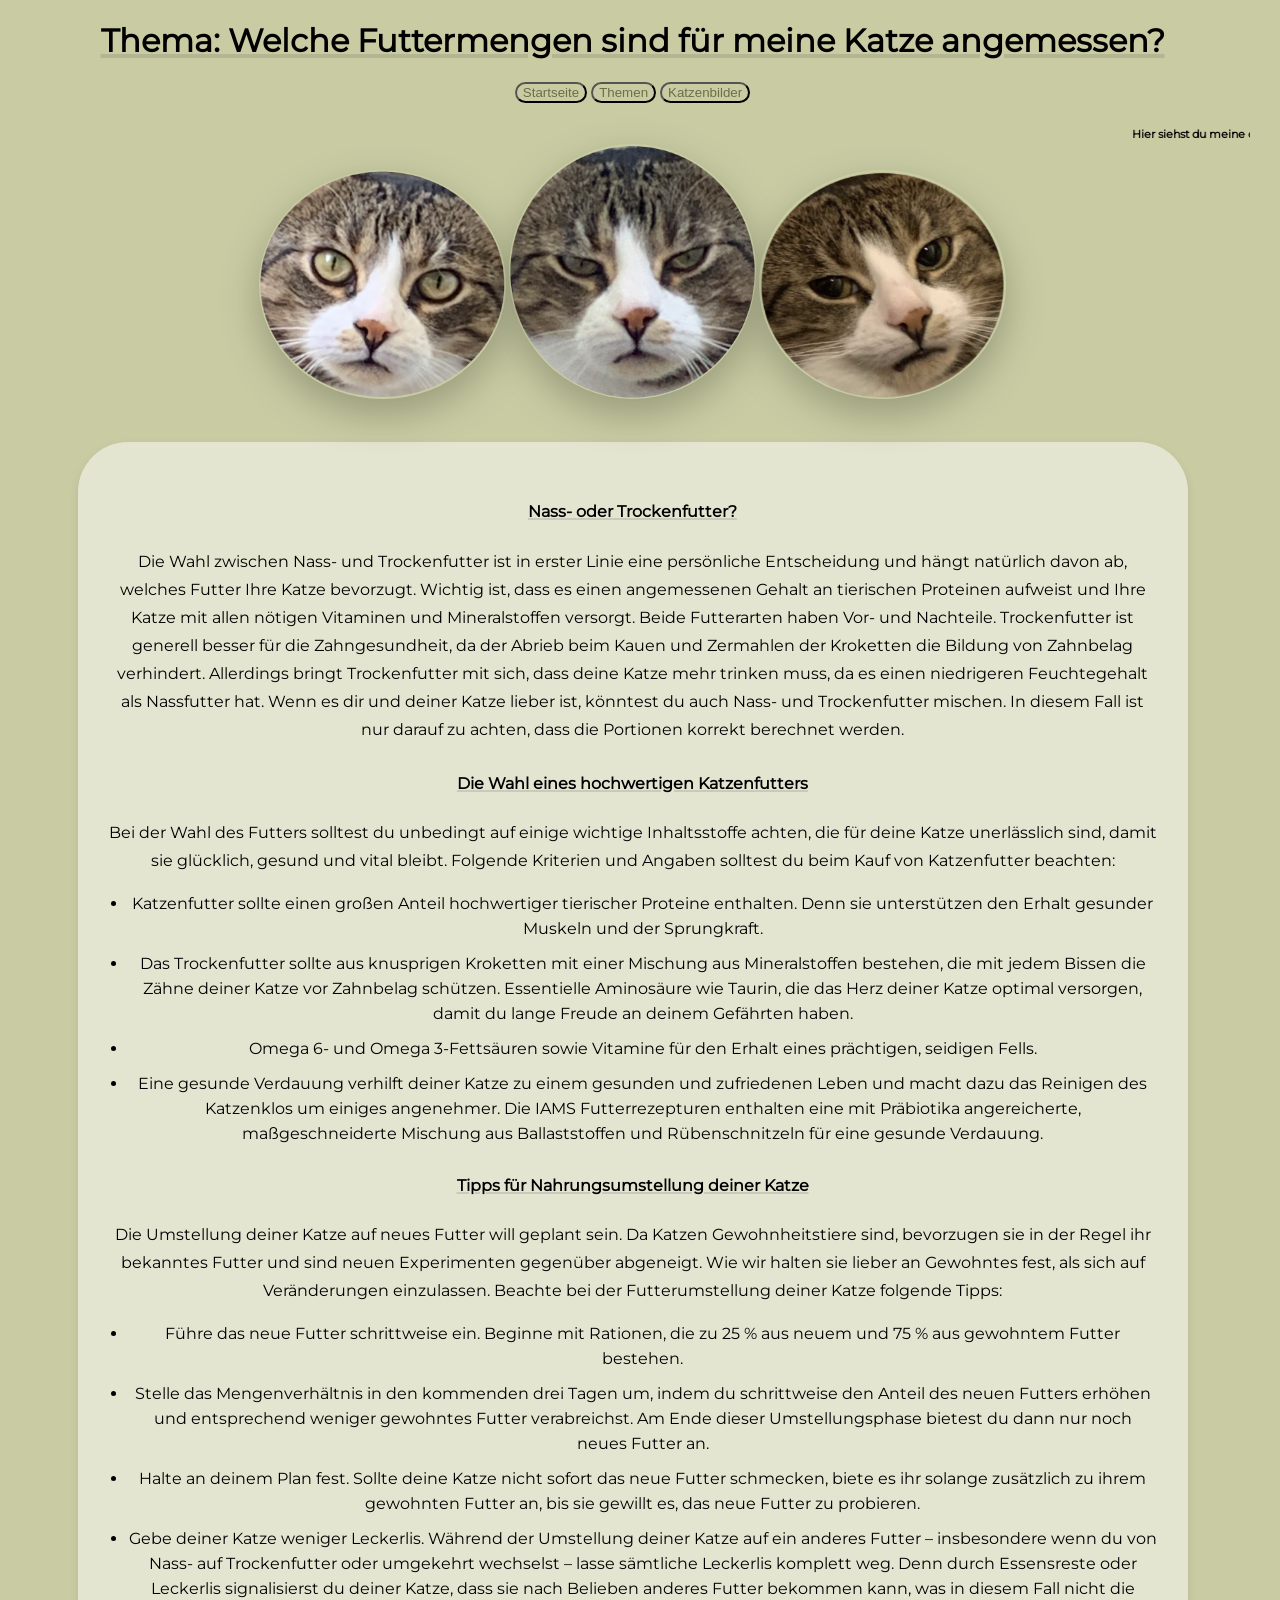
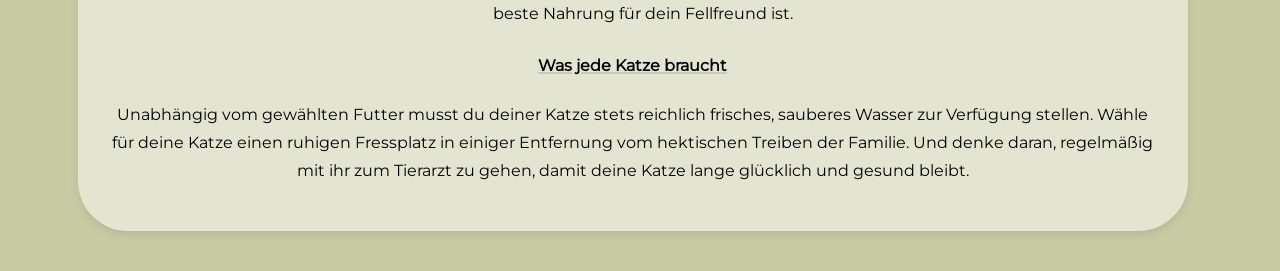
==== html/futtermengen.html @ 6d02032e "Fix HTML structure and add favicon link" ====
<!DOCTYPE html>
<html lang="de">
<head>

<link rel="stylesheet" href="../css/style.css">
<link rel="icon" href="../stuff/my_cat_circle_2.png">
<title>Welche Futtermengen sind für meine Katze angemessen?</title>
<meta charset="UTF-8" name="viewport" content="width-device-width, initial-scale=1.0">

</head>

<body>

    <header>

        <h1>Thema: Welche Futtermengen sind für meine Katze angemessen?</h1>

    </header>

    <main>

        <a href="index.html">
            <button id="button1"> Startseite </button></a>
        <a href="themen.html">
            <button id="button2"> Themen </button></a>
        <a href="katzen.html">
            <button id="button3"> Katzenbilder </button></a>

        <h6><marquee>Hier siehst du meine coole Katze.</marquee><h0>
        <img id="img3" src="../stuff/my_cat_circle_3.png" alt="my cat, just my cat." style="width:20%" style=height:20%>
        <img id="img2" src="../stuff/my_cat_circle_2.png" alt="my cat, just my cat." style="width:20%" style=height:20%>
        <img id="img1" src="../stuff/my_cat_circle.png" alt="my cat, just my cat." style="width:20%" style=height:20%>
    </main>

    <div class="container">
    <h4>Nass- oder Trockenfutter?</h4> 
    <p> Die Wahl zwischen Nass- und Trockenfutter ist in erster Linie eine persönliche Entscheidung und hängt natürlich davon ab, welches
        Futter Ihre Katze bevorzugt. Wichtig ist, dass es einen angemessenen Gehalt an tierischen Proteinen aufweist und Ihre Katze mit allen
        nötigen Vitaminen und Mineralstoffen versorgt.
        Beide Futterarten haben Vor- und Nachteile. Trockenfutter ist generell besser für die Zahngesundheit, da der Abrieb beim Kauen
        und Zermahlen der Kroketten die Bildung von Zahnbelag verhindert. Allerdings bringt Trockenfutter mit sich, dass deine Katze mehr
        trinken muss, da es einen niedrigeren Feuchtegehalt als Nassfutter hat.
        Wenn es dir und deiner Katze lieber ist, könntest du auch Nass- und Trockenfutter mischen. In diesem Fall ist nur darauf zu achten,
        dass die Portionen korrekt berechnet werden.</p>
    <h4>Die Wahl eines hochwertigen Katzenfutters</h4>
    <p> Bei der Wahl des Futters solltest du unbedingt auf einige wichtige Inhaltsstoffe achten, die für deine Katze unerlässlich sind, damit sie
        glücklich, gesund und vital bleibt.
        Folgende Kriterien und Angaben solltest du beim Kauf von Katzenfutter beachten:</p>
    <ul>
    <li>Katzenfutter sollte einen großen Anteil hochwertiger tierischer Proteine enthalten. Denn sie unterstützen den Erhalt gesunder Muskeln und der Sprungkraft.</li>
    <li>Das Trockenfutter sollte aus knusprigen Kroketten mit einer Mischung aus Mineralstoffen bestehen, die mit jedem Bissen die Zähne deiner Katze vor Zahnbelag schützen.
        Essentielle Aminosäure wie Taurin, die das Herz deiner Katze optimal versorgen, damit du lange Freude an deinem Gefährten haben.</li>
    <li>Omega 6- und Omega 3-Fettsäuren sowie Vitamine für den Erhalt eines prächtigen, seidigen Fells.</li>
    <li>Eine gesunde Verdauung verhilft deiner Katze zu einem gesunden und zufriedenen Leben und macht dazu das Reinigen des
        Katzenklos um einiges angenehmer. Die IAMS Futterrezepturen enthalten eine mit Präbiotika angereicherte, maßgeschneiderte
        Mischung aus Ballaststoffen und Rübenschnitzeln für eine gesunde Verdauung.</li>
    </ul>
    <h4>Tipps für Nahrungsumstellung deiner Katze</h4>
    <p> Die Umstellung deiner Katze auf neues Futter will geplant sein. Da Katzen Gewohnheitstiere sind, bevorzugen sie in der Regel ihr
        bekanntes Futter und sind neuen Experimenten gegenüber abgeneigt. Wie wir halten sie lieber an Gewohntes fest, als sich auf
        Veränderungen einzulassen.
        Beachte bei der Futterumstellung deiner Katze folgende Tipps:</p>
    <ul>
    <li>Führe das neue Futter schrittweise ein. Beginne mit Rationen, die zu 25 % aus neuem und 75 % aus gewohntem Futter
        bestehen.</li>
    <li>Stelle das Mengenverhältnis in den kommenden drei Tagen um, indem du schrittweise den Anteil des neuen
        Futters erhöhen und entsprechend weniger gewohntes Futter verabreichst. Am Ende dieser Umstellungsphase bietest du dann
        nur noch neues Futter an.</li>
    <li>Halte an deinem Plan fest. Sollte deine Katze nicht sofort das neue Futter schmecken, biete es ihr solange zusätzlich zu
        ihrem gewohnten Futter an, bis sie gewillt es, das neue Futter zu probieren.</li>
    <li>Gebe deiner Katze weniger Leckerlis. Während der Umstellung deiner Katze auf ein anderes Futter – insbesondere wenn du von
        Nass- auf Trockenfutter oder umgekehrt wechselst – lasse sämtliche Leckerlis komplett weg. Denn durch Essensreste oder
        Leckerlis signalisierst du deiner Katze, dass sie nach Belieben anderes Futter bekommen kann, was in diesem Fall nicht die beste
        Nahrung für dein Fellfreund ist.</li>
    </ul>
    <h4>Was jede Katze braucht</h4>
    <p>Unabhängig vom gewählten Futter musst du deiner Katze stets reichlich frisches, sauberes Wasser zur Verfügung stellen.
        Wähle für deine Katze einen ruhigen Fressplatz in einiger Entfernung vom hektischen Treiben der Familie. Und denke daran,
        regelmäßig mit ihr zum Tierarzt zu gehen, damit deine Katze lange glücklich und gesund bleibt.</p>
    </div>

</body>
---- css/style.css ----
@font-face {
    font-family: "Montserrat";
    src: url("../stuff/Montserrat-VariableFont_wght.ttf") format("truetype");
    font-weight: 400;
    font-style: normal;
}
html {
    scrollbar-gutter: stable;
}
body {
    text-align: center;
    font-family: "Montserrat", sans-serif;
    margin: 0;
    padding: 0 15px;
    background-color: rgba(180, 184, 127, 0.712);
}

main {
    text-align: center;
}

h1 {
    text-align: center;
    text-decoration:underline rgba(62, 66, 66, 0.162) 12%;
}
h2,h3,h4 {
    margin-top: 30px;
    color: hsl(181, 47, 33);
    border-bottom: 2px solid hsl(219, 32, 91);
    padding-bottom: 5px;
    text-decoration:underline rgba(62, 66, 66, 0.162) 12%;
}
p {
    line-height: 1.75;
}
ul {
    padding-left: 20px;
}

li {
    margin-bottom: 10px;
    line-height: 25px;
}
.container {
    max-width: 1050px;
    margin: 40px auto;
    padding: 30px;
    background: rgba(255, 255, 255, 0.50);
    border-radius: 50px;
    box-shadow: 0 4px 10px rgba(0,0,0,0.1);
}

#button1 {
    border-radius: 11px;
    background-color: rgb(180, 184, 127, 0);
    color: rgb(108, 110, 68);
    transition: 1.1s;
}
#button1:hover {
    box-shadow:0 2px 4px 0 rgb(180, 184, 127);
    transform: scale(1.11);
}
#button2 {
    border-radius: 11px;
    background-color: rgb(180, 184, 127, 0);
    color: rgb(108, 110, 68);
    transition: 1.1s;
}
#button2:hover {
    box-shadow:0 2px 4px 0 rgb(180, 184, 127);
    transform: scale(1.11);
}
#button3 {
    border-radius: 11px;
    background-color: rgb(180, 184, 127, 0);
    color: rgb(108, 110, 68);
    transition: 1.1s;
}
#button3:hover {
    box-shadow:0 2px 4px 0 rgb(180, 184, 127);
    transform: scale(1.11);
}

#img1, #img2, #img3 {
    border-radius: 50%;
    box-shadow: 0 15px 40px rgba(0,0,0,0.25)  
    
}
#img4 {
    box-shadow: 0 15px 40px rgba(0,0,0,0.25);
    border-radius: 50px;
    display: block;
    margin: 0 auto;
    
}
figure {
    text-align-last: center;
}
figcaption {
    text-decoration: underline;
    margin-top: 10px;
    font-size: 14px;
    color: rgb(108, 110, 68);
}
.gallery {
    display: flex;
    justify-content: center;
    gap: 20px;
    flex-wrap: wrap; 
}

.gallery img {
    width: 200px;
    height: 200px;
    object-fit: cover;
    border-radius: 10px;
}

.gallery figure {
    text-align: center;
}
.gallery-item:hover {
    transform: scale(1.1)
}
.modal-content {
    border-radius: 5%;
    position: relative;
    width: 50%;
    height: auto;
    max-width: 90%;
    max-height: 90%;
    overflow: hidden;
    animation: zoomIn 0.5s;
}
@keyframes zoomIn {
    from {transform: scale(0.6);}
    to {transform: scale(1);}
}
.modal {
    display: none;
}

.modal.show {
    display: flex;
    position: fixed;
    inset: 0; 
    background: rgba(0,0,0,0.85);
    justify-content: center;
    align-items: center;
    z-index: 99999;
}
.close {
    position: absolute;
    top: 10px;
    right: 15px;
    color:rgb(180, 184, 127);
    font-size: 35px;
    font-weight: bold;
    cursor: pointer;
    transition: transform 0.3s;
}
.caption {
    position: absolute;
    bottom: 15px;
    width: 100%;
    text-align: center;
    color: rgb(180, 184, 127);
    font-size: 24px;
}
@media screen and (max-width: 768px) {
    .gallery-item {
        width: calc(50% - 20px);
    }
}
@media screen and (max-width: 460px) {
    .gallery-item {
        width: calc(100% - 20px);
    }
}
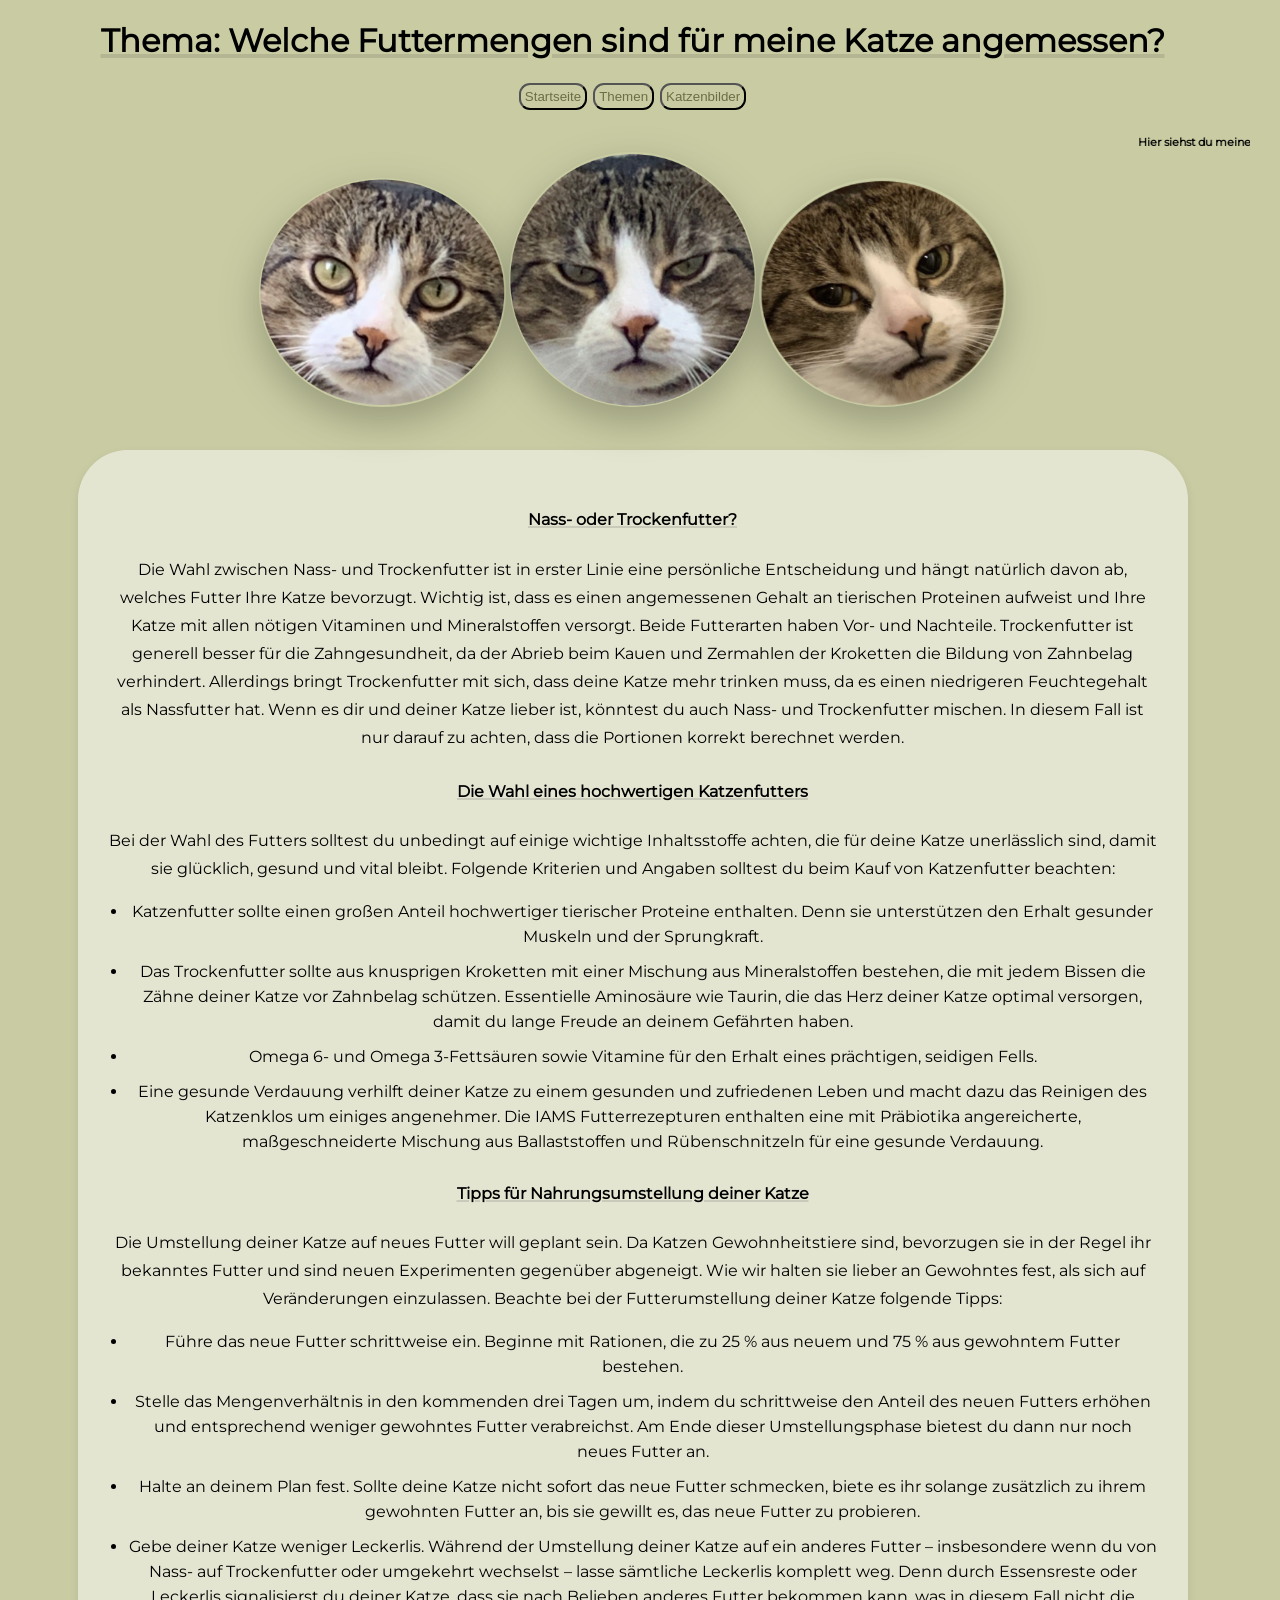
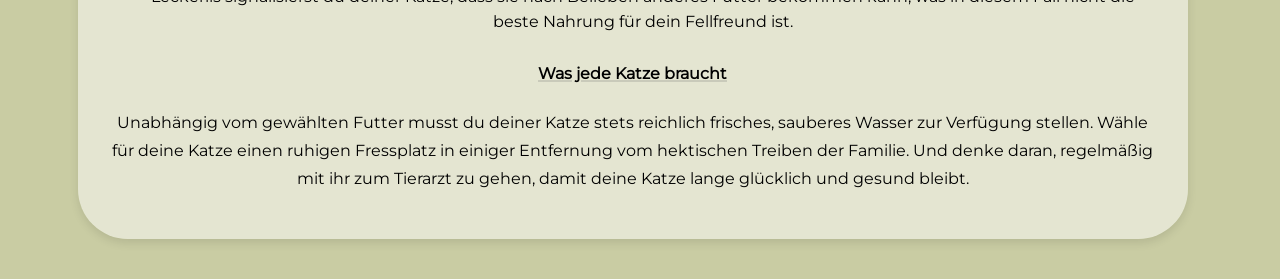
==== commit 652329ab: "Fix HTML structure and clean up formatting" ====
--- a/html/futtermengen.html
+++ b/html/futtermengen.html
@@ -5,7 +5,7 @@
 <link rel="stylesheet" href="../css/style.css">
 <link rel="icon" href="../stuff/my_cat_circle_2.png">
 <title>Welche Futtermengen sind für meine Katze angemessen?</title>
-<meta charset="UTF-8" name="viewport" content="width-device-width, initial-scale=1.0">
+<meta charset="UTF-8" name="viewport" content="initial-scale=1.0">
 
 </head>
 
--- a/css/style.css
+++ b/css/style.css
@@ -55,6 +55,8 @@
     background-color: rgb(180, 184, 127, 0);
     color: rgb(108, 110, 68);
     transition: 1.1s;
+    padding: 4px;
+    margin: 1px;
 }
 #button1:hover {
     box-shadow:0 2px 4px 0 rgb(180, 184, 127);
@@ -65,6 +67,8 @@
     background-color: rgb(180, 184, 127, 0);
     color: rgb(108, 110, 68);
     transition: 1.1s;
+    padding: 4px;
+    margin: 1px;
 }
 #button2:hover {
     box-shadow:0 2px 4px 0 rgb(180, 184, 127);
@@ -75,6 +79,8 @@
     background-color: rgb(180, 184, 127, 0);
     color: rgb(108, 110, 68);
     transition: 1.1s;
+    padding: 4px;
+    margin: 1px;
 }
 #button3:hover {
     box-shadow:0 2px 4px 0 rgb(180, 184, 127);
@@ -177,3 +183,22 @@
         width: calc(100% - 20px);
     }
 }
+.wetter-box {
+    background: rgba(255, 255, 255, 0.50);
+    padding: 2px;
+    margin: 40px auto;
+    border-radius: 50px;
+    max-width: 225px;
+    text-align: center;
+    box-shadow: 0 4px 10px rgba(0,0,0,0.1);
+}
+.temp {
+    font-size: 2.5rem;
+    font-weight: bold;
+    margin: 10px 0;
+    color: rgb(108, 110, 68);
+}
+.status {
+    color: rgba(0, 0, 0, 0.5);
+    text-transform: capitalize;
+}
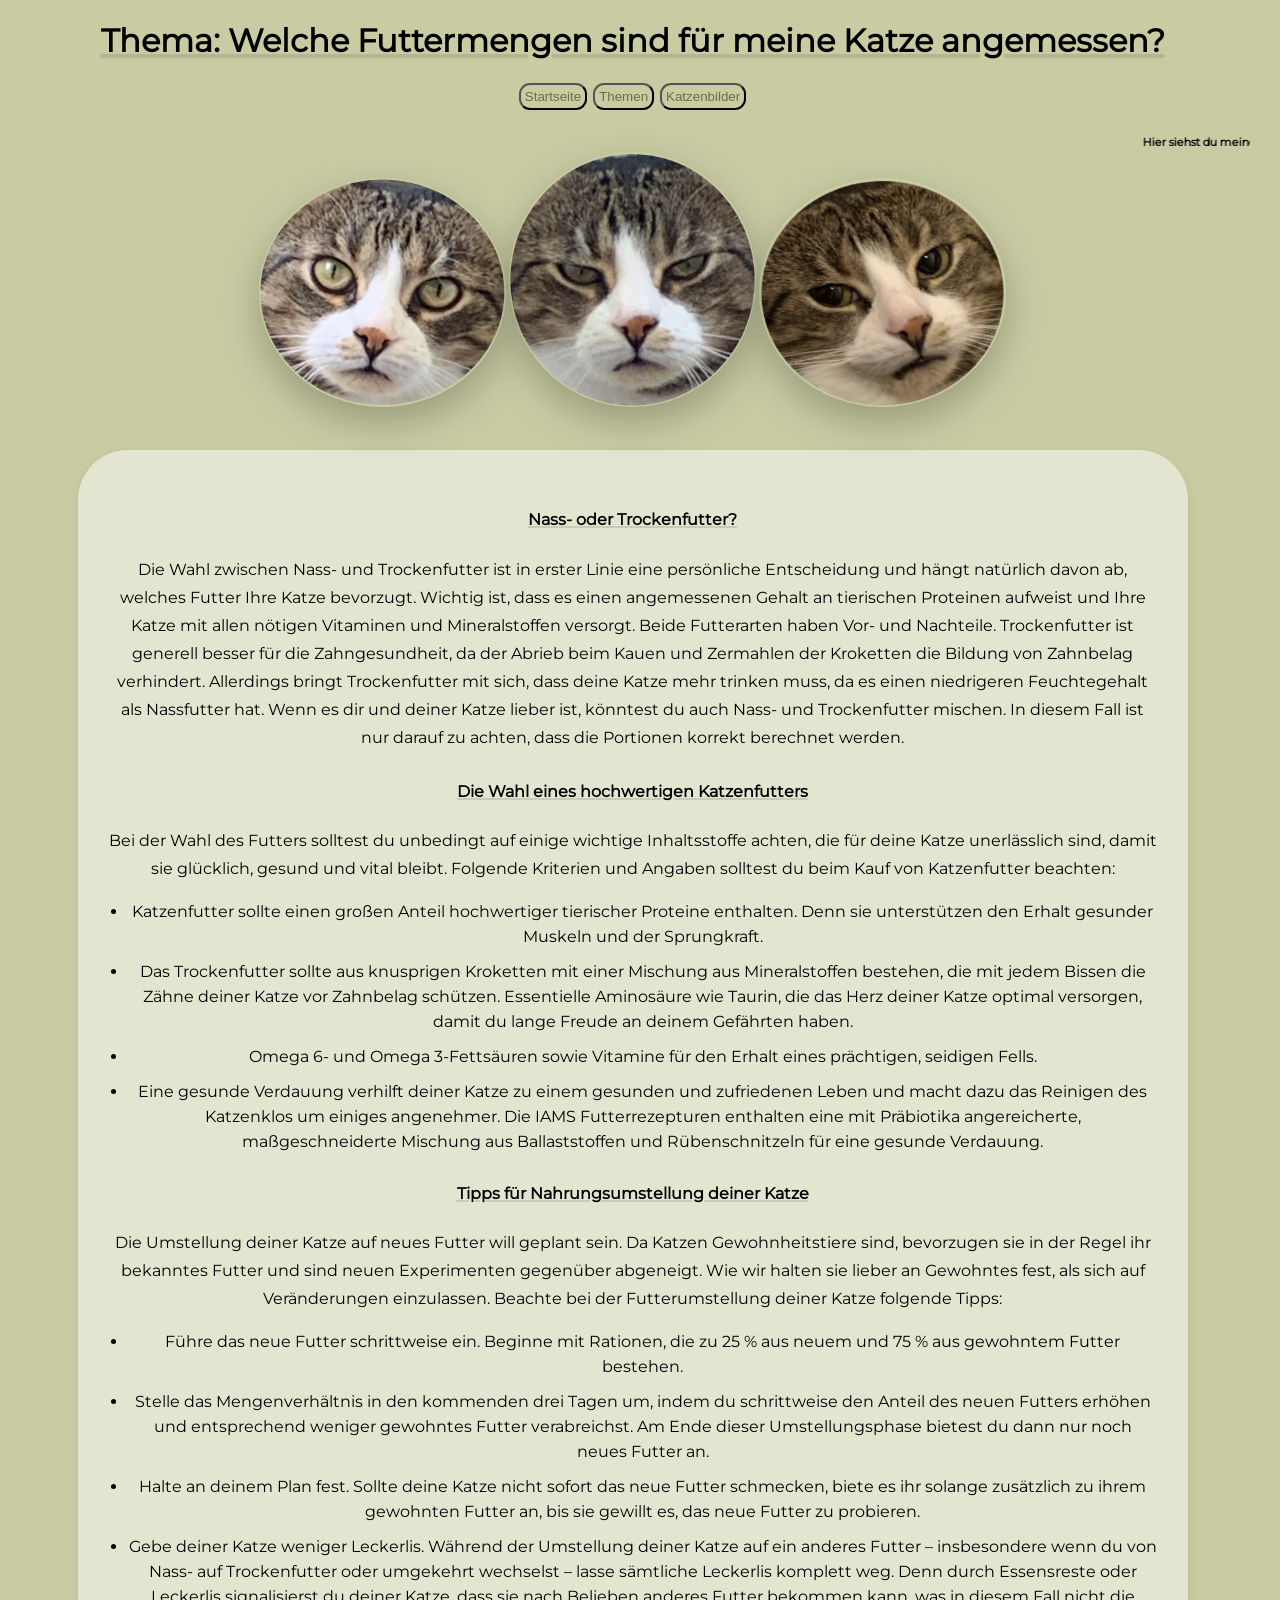
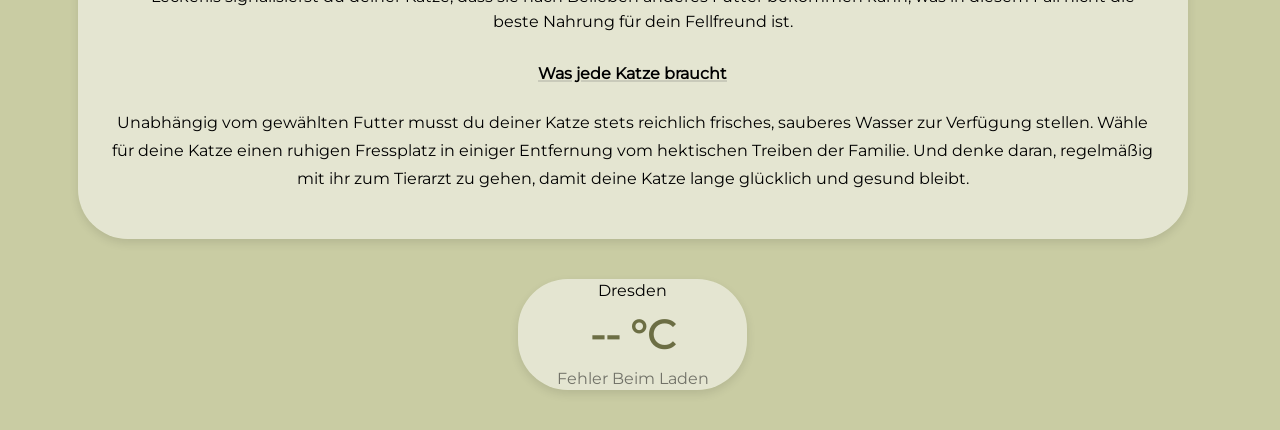
==== commit 7ba91e34: "Add weather box for Dresden in futtermengen.html Added weather box for Dresden with temperature and " ====
--- a/html/futtermengen.html
+++ b/html/futtermengen.html
@@ -1,7 +1,7 @@
 <!DOCTYPE html>
 <html lang="de">
 <head>
-
+<script src="../js/site.js" defer></script>
 <link rel="stylesheet" href="../css/style.css">
 <link rel="icon" href="../stuff/my_cat_circle_2.png">
 <title>Welche Futtermengen sind für meine Katze angemessen?</title>
@@ -78,5 +78,9 @@
         Wähle für deine Katze einen ruhigen Fressplatz in einiger Entfernung vom hektischen Treiben der Familie. Und denke daran,
         regelmäßig mit ihr zum Tierarzt zu gehen, damit deine Katze lange glücklich und gesund bleibt.</p>
     </div>
-
+    <div class="wetter-box">
+    Dresden
+    <div class="temp" id="dresden-temp">-- °C</div>
+    <div class="status" id="dresden-status">Lade...</div>
+    </div>
 </body>
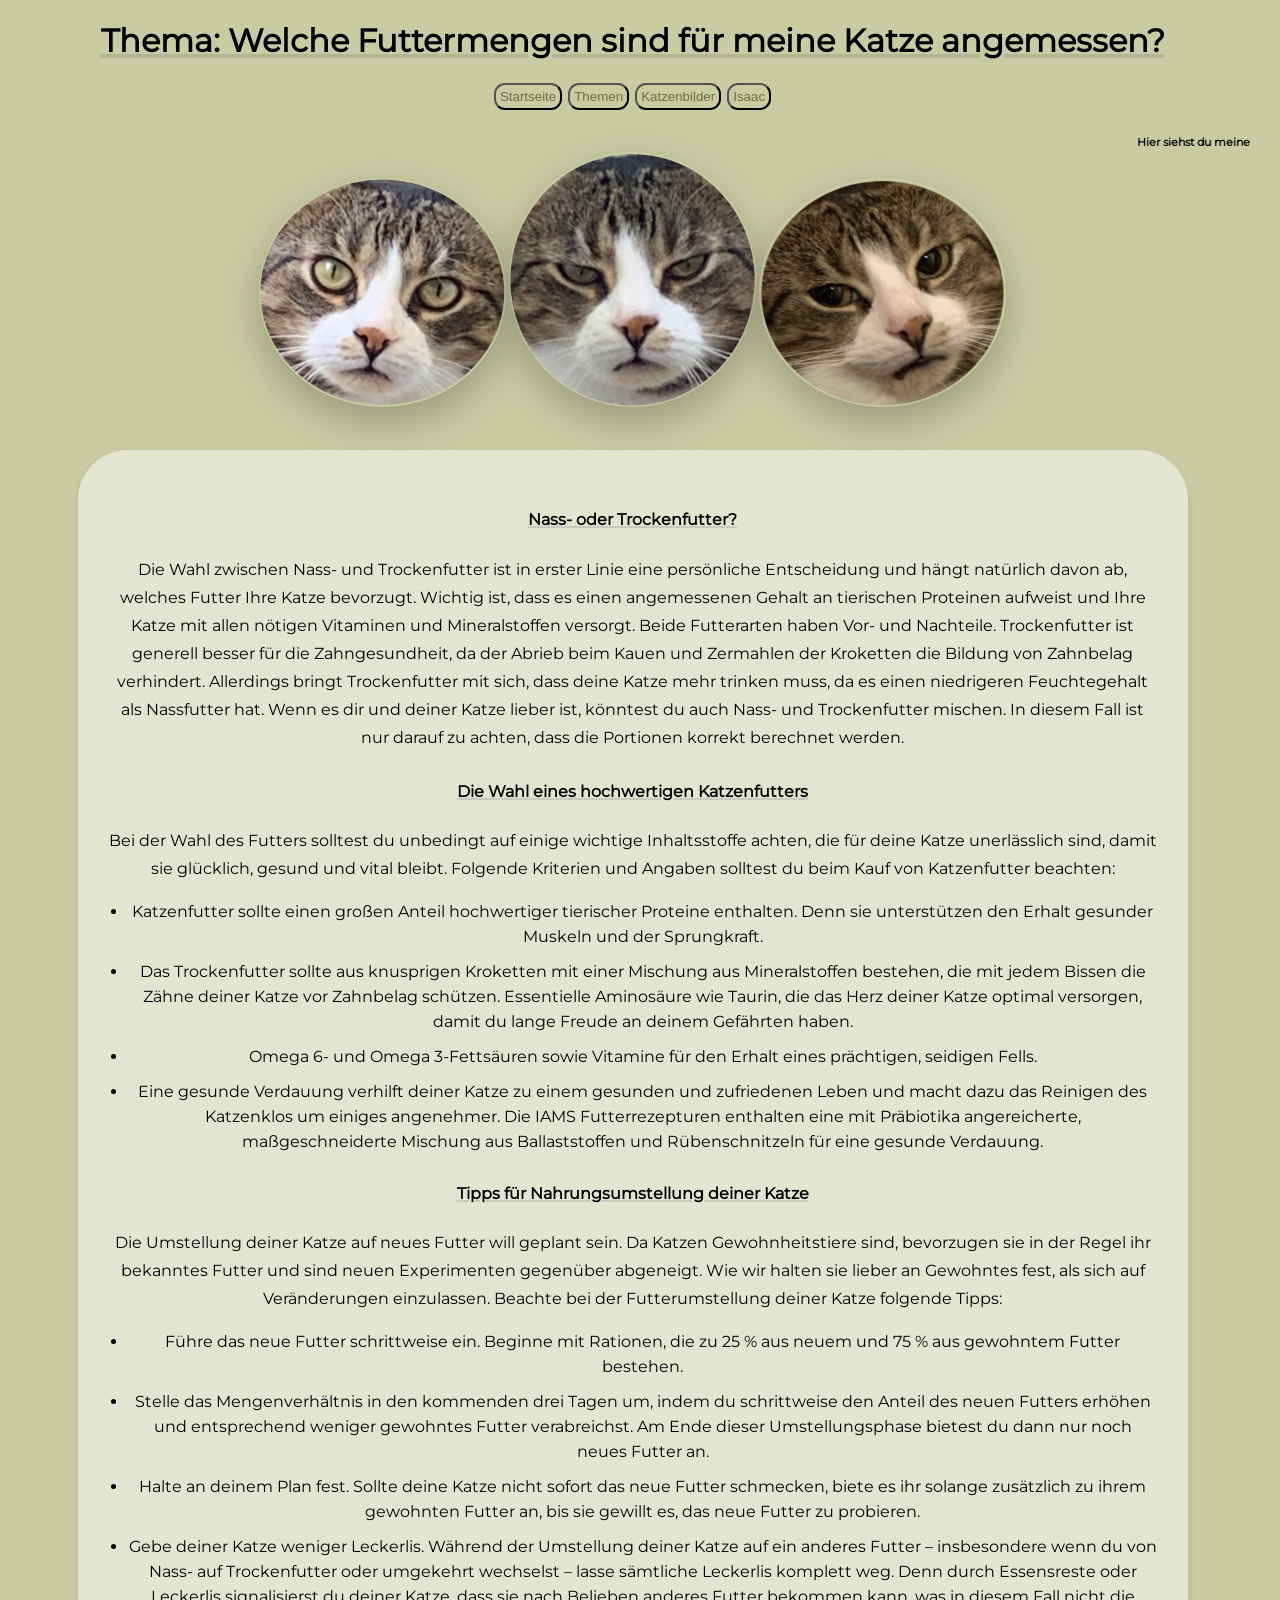
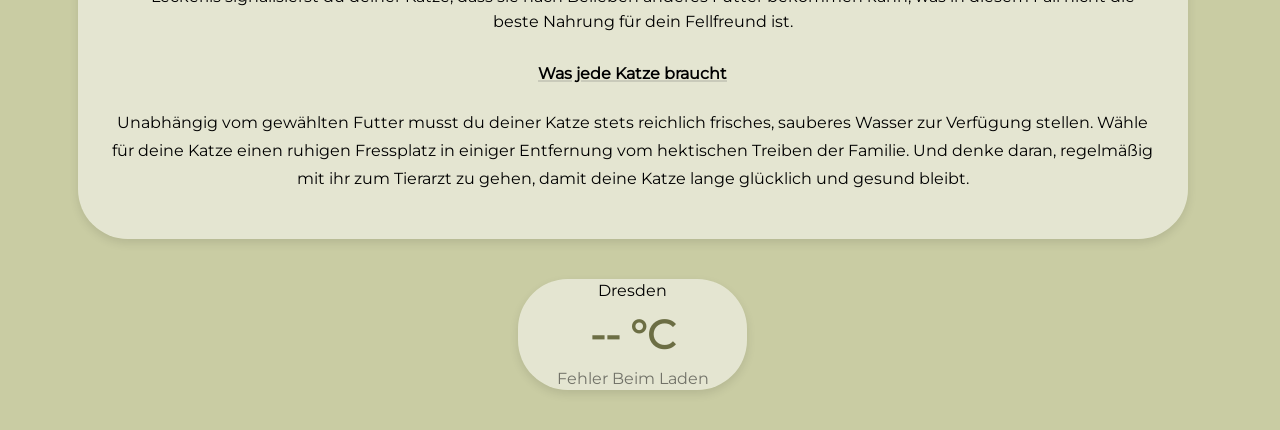
==== commit 39156421: "Update futtermengen.html with new button and fixes Added a new button link to 'isaac.html' and fixed" ====
--- a/html/futtermengen.html
+++ b/html/futtermengen.html
@@ -25,6 +25,8 @@
             <button id="button2"> Themen </button></a>
         <a href="katzen.html">
             <button id="button3"> Katzenbilder </button></a>
+        <a href="isaac.html">
+            <button id="button4"> Isaac </button></a>
 
         <h6><marquee>Hier siehst du meine coole Katze.</marquee><h0>
         <img id="img3" src="../stuff/my_cat_circle_3.png" alt="my cat, just my cat." style="width:20%" style=height:20%>
--- a/css/style.css
+++ b/css/style.css
@@ -83,6 +83,18 @@
     margin: 1px;
 }
 #button3:hover {
+    box-shadow:0 2px 4px 0 rgb(180, 184, 127);
+    transform: scale(1.11);
+}
+#button4 {
+    border-radius: 11px;
+    background-color: rgb(180, 184, 127, 0);
+    color: rgb(108, 110, 68);
+    transition: 1.1s;
+    padding: 4px;
+    margin: 1px;
+}
+#button4:hover {
     box-shadow:0 2px 4px 0 rgb(180, 184, 127);
     transform: scale(1.11);
 }
@@ -202,3 +214,16 @@
     color: rgba(0, 0, 0, 0.5);
     text-transform: capitalize;
 }
+.game-container {
+    width: 1200px;
+    max-width: 790px;
+    margin: 0 auto;
+    padding: 20px;
+}
+
+.game-container iframe {
+    width: 100%;
+    max-height: 592px;
+    box-shadow: 0 2px 5px rgba(0,0,0,0.1);
+    border-radius: 20px;
+}
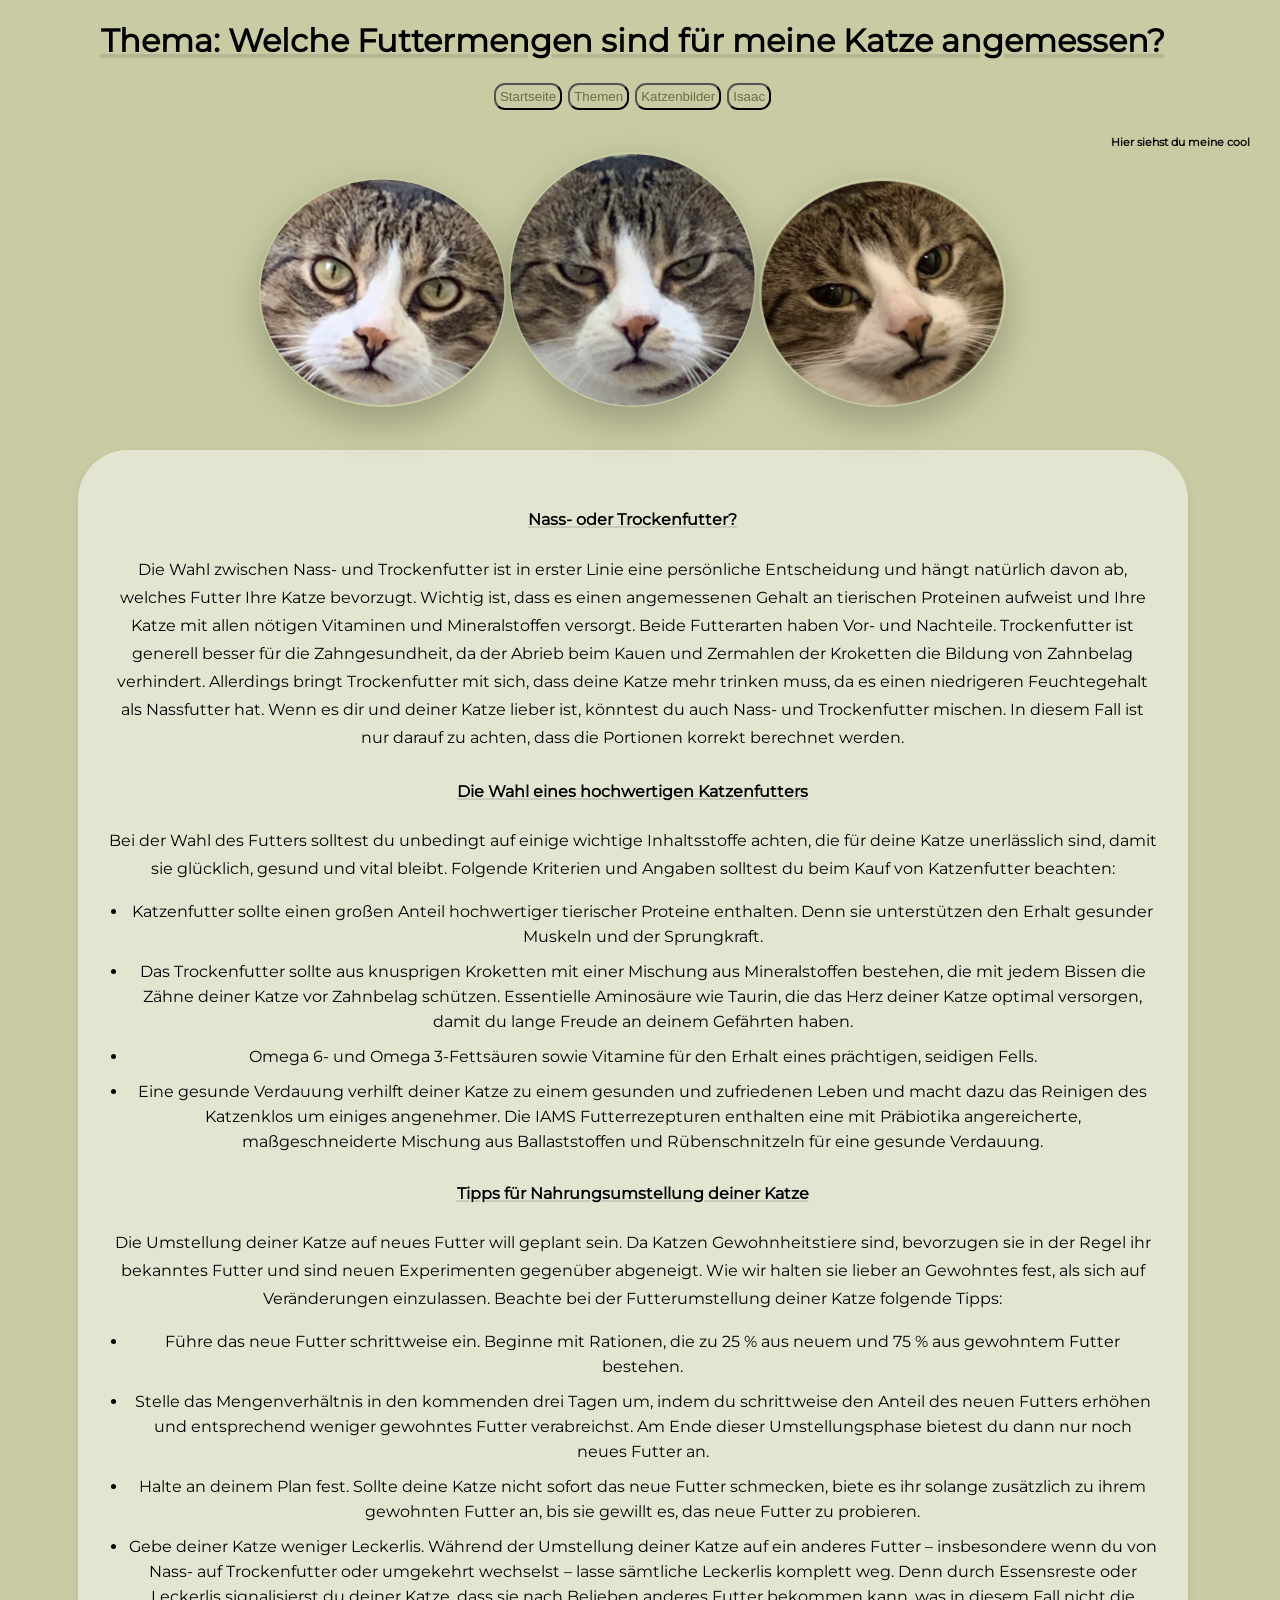
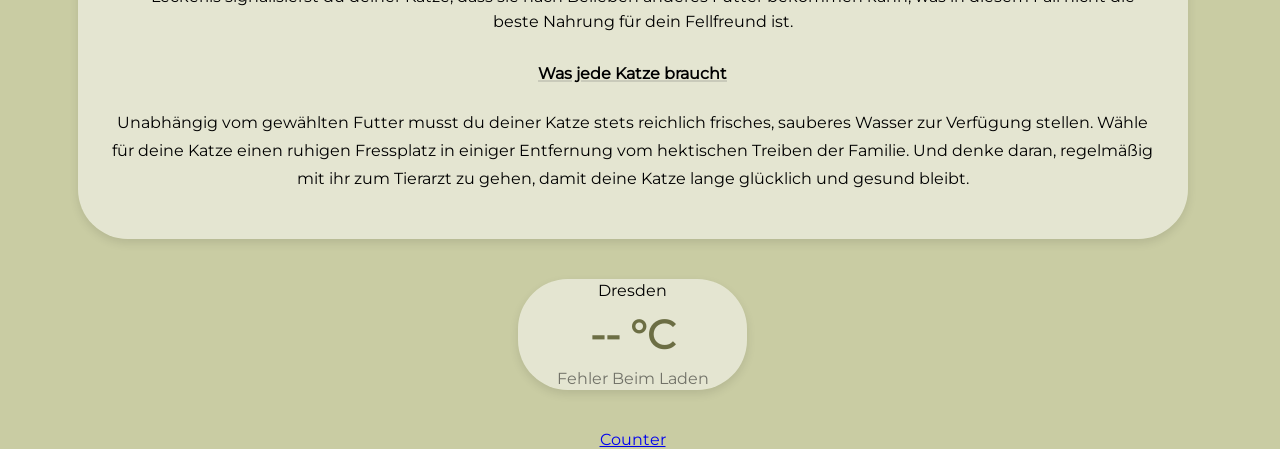
==== commit 9b36ea24: "Fix HTML structure and add footer section" ====
--- a/html/futtermengen.html
+++ b/html/futtermengen.html
@@ -80,9 +80,16 @@
         Wähle für deine Katze einen ruhigen Fressplatz in einiger Entfernung vom hektischen Treiben der Familie. Und denke daran,
         regelmäßig mit ihr zum Tierarzt zu gehen, damit deine Katze lange glücklich und gesund bleibt.</p>
     </div>
-    <div class="wetter-box">
-    Dresden
-    <div class="temp" id="dresden-temp">-- °C</div>
-    <div class="status" id="dresden-status">Lade...</div>
-    </div>
+    <footer>
+        <div class="wetter-box">
+            Dresden
+            <div class="temp" id="dresden-temp">-- °C</div>
+            <div class="status" id="dresden-status">Lade...</div>
+        </div>
+        <div class="besucher-counter">
+            <a href='https://www.free-counters.org/'>Counter</a> 
+            <script type='text/javascript' src='https://www.freevisitorcounters.com/auth.php?id=1b66978cee8e185e81bc9337381985f8b24d0e5d'></script>
+            <script type="text/javascript" src="https://www.freevisitorcounters.com/en/home/counter/1569794/t/5"></script>
+        </div>
+    </footer>
 </body>
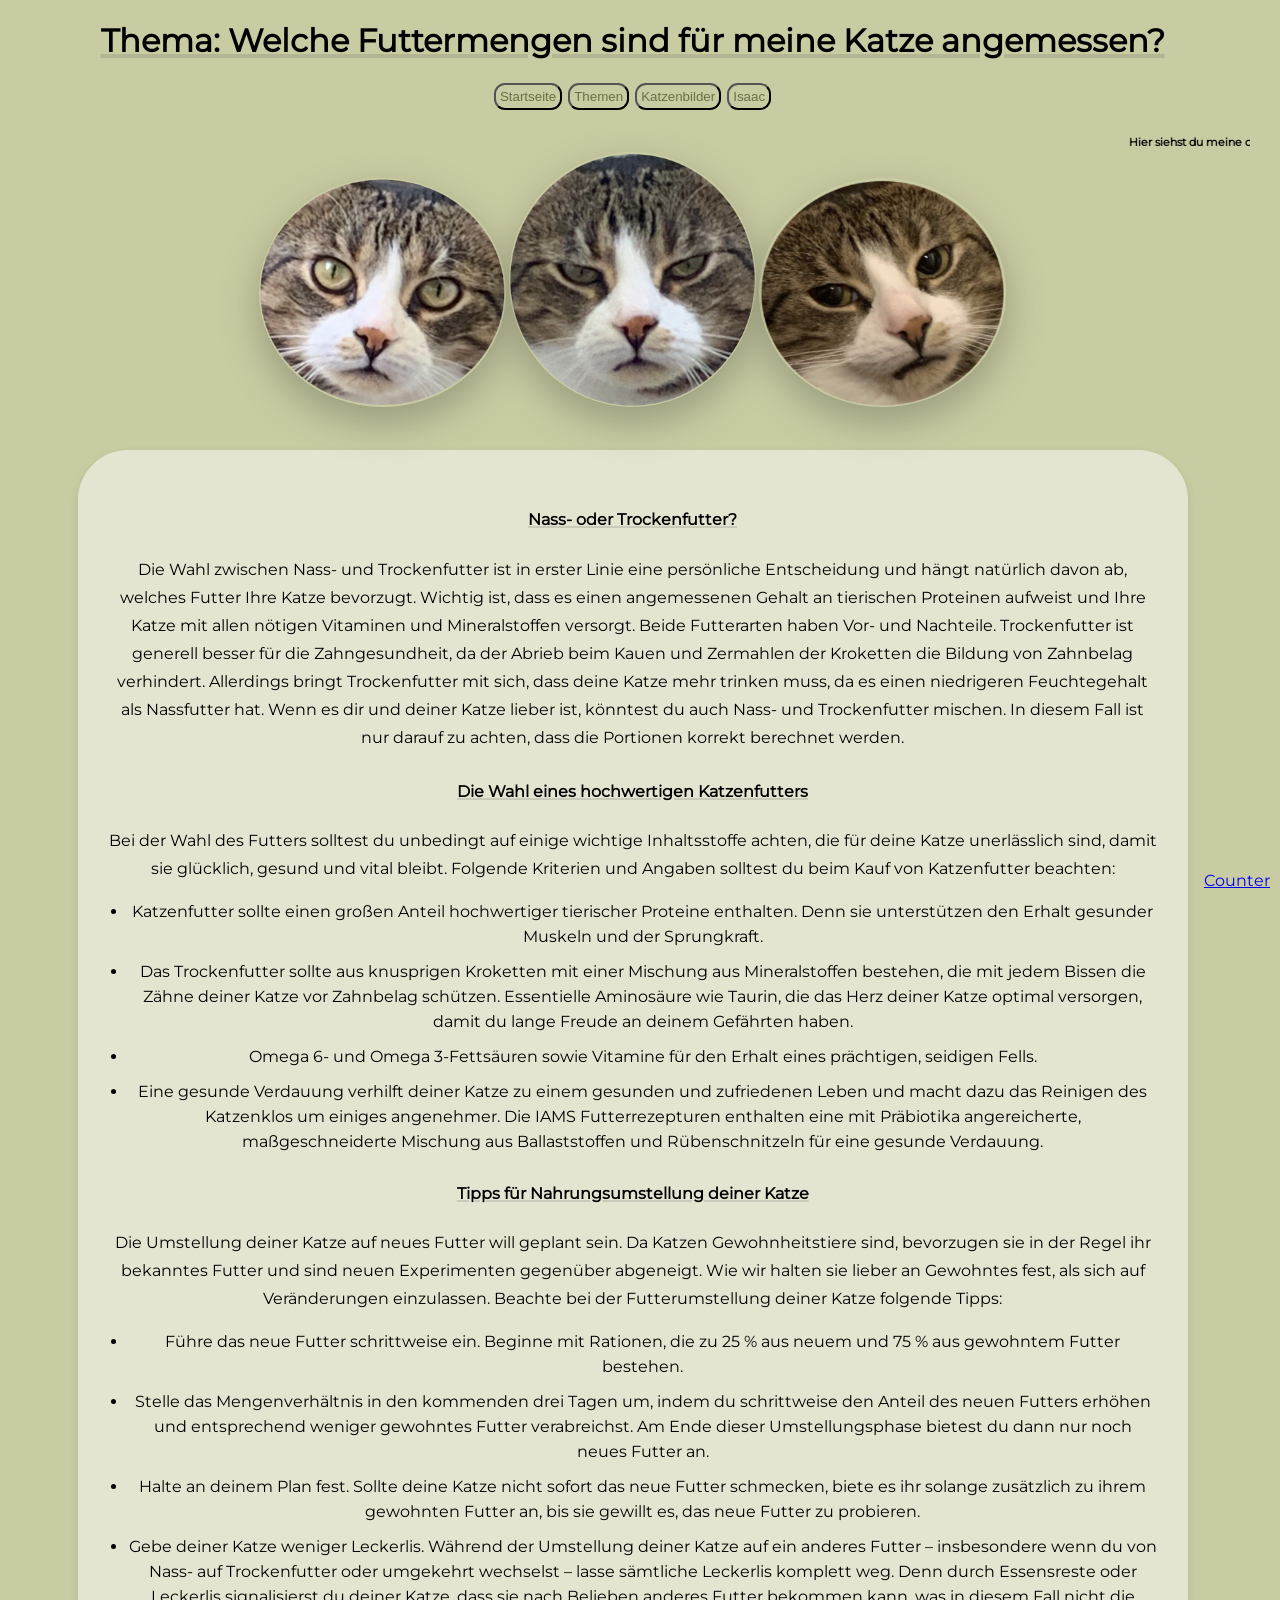
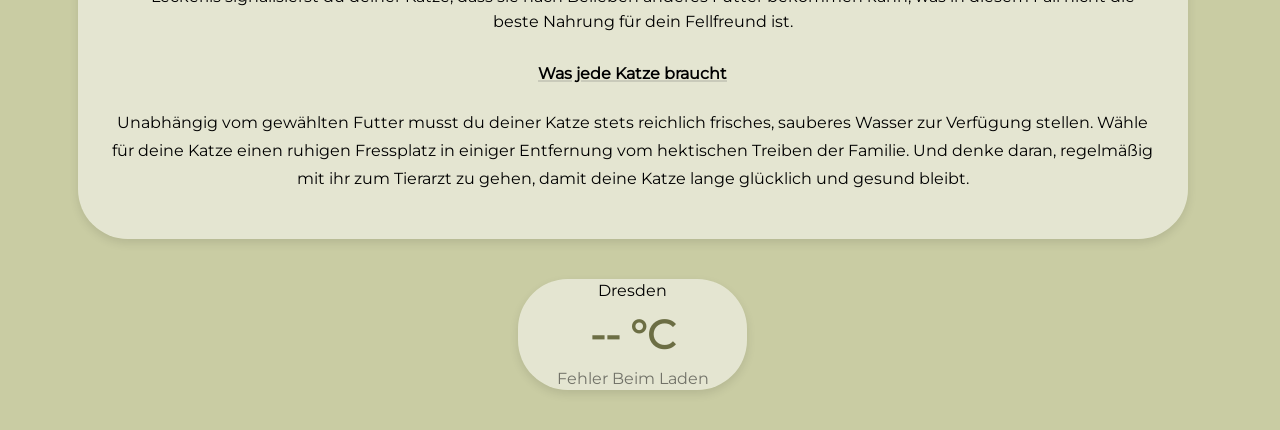
==== commit f863e61d: "Add loading screen and restructure HTML Added a loading screen with a spinning cat GIF and improved " ====
--- a/html/futtermengen.html
+++ b/html/futtermengen.html
@@ -6,7 +6,9 @@
 <link rel="icon" href="../stuff/my_cat_circle_2.png">
 <title>Welche Futtermengen sind für meine Katze angemessen?</title>
 <meta charset="UTF-8" name="viewport" content="initial-scale=1.0">
-
+<div class="Ladescreen">
+    <img src="../stuff/max-cat-spinning.gif" alt="Ladescreen">
+</div>
 </head>
 
 <body>
--- a/css/style.css
+++ b/css/style.css
@@ -227,3 +227,18 @@
     box-shadow: 0 2px 5px rgba(0,0,0,0.1);
     border-radius: 20px;
 }
+.besucher-counter {
+    position: fixed;
+    bottom: 10px;
+    right: 10px;
+}
+.Ladescreen {
+    max-width: 100%;
+    position: fixed;
+    inset: 0;
+    background: rgba(255, 255, 255, 0.35);
+    display: flex;
+    justify-content: center;
+    align-items: center;
+    z-index: 99999;
+}
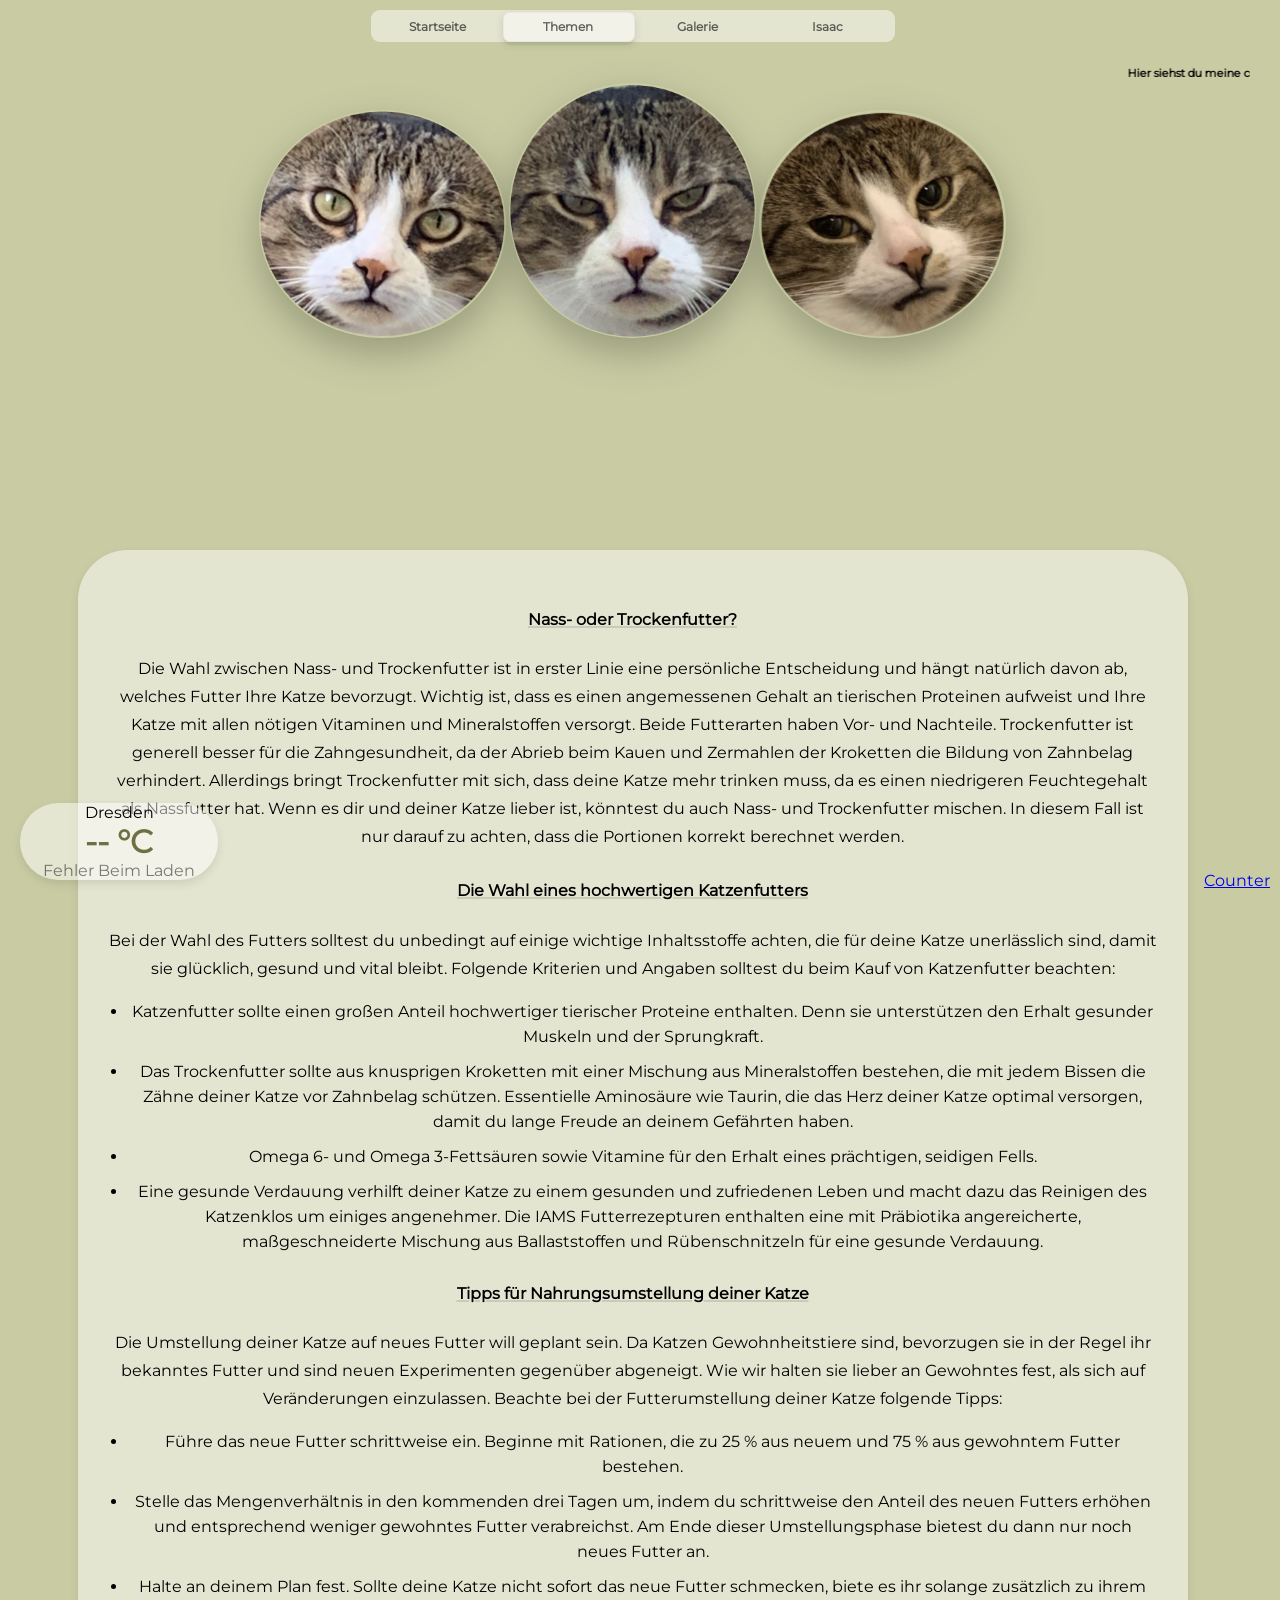
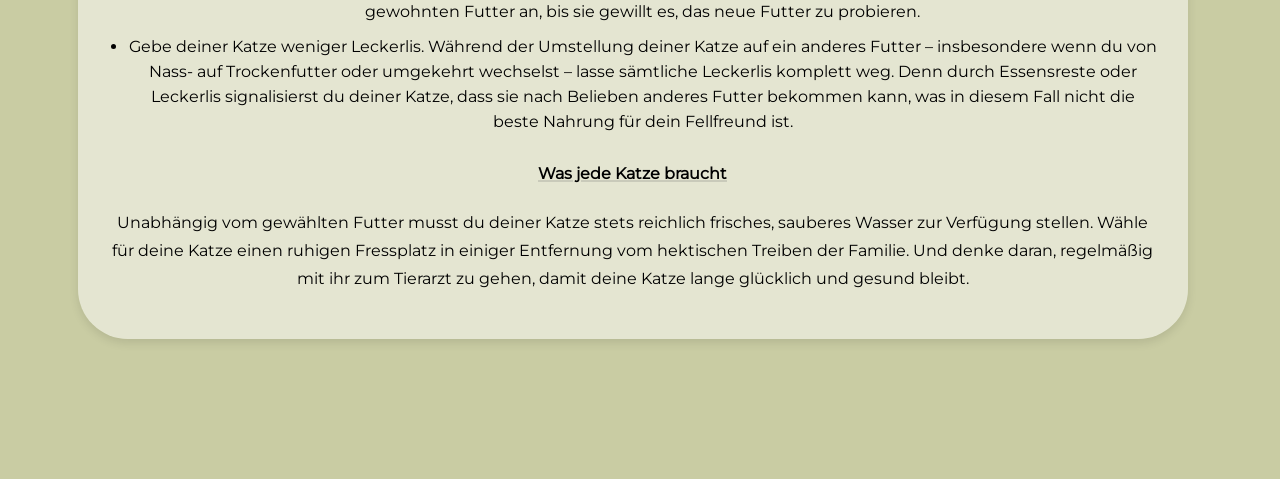
==== commit 896343a9: "new buttons" ====
--- a/html/futtermengen.html
+++ b/html/futtermengen.html
@@ -14,21 +14,26 @@
 <body>
 
     <header>
-
-        <h1>Thema: Welche Futtermengen sind für meine Katze angemessen?</h1>
-
     </header>
 
     <main>
 
-        <a href="index.html">
-            <button id="button1"> Startseite </button></a>
-        <a href="themen.html">
-            <button id="button2"> Themen </button></a>
-        <a href="katzen.html">
-            <button id="button3"> Katzenbilder </button></a>
-        <a href="isaac.html">
-            <button id="button4"> Isaac </button></a>
+<div class="tab-container">
+
+  <input type="radio" name="tab" id="tab1" class="tab tab--1" />  
+  <label class="tab_label" for="tab1">Startseite</label>
+    
+  <input type="radio" name="tab" id="tab2" class="tab tab--2" checked/>
+  <label class="tab_label" for="tab2">Themen</label>
+
+  <input type="radio" name="tab" id="tab3" class="tab tab--3" />
+  <label class="tab_label" for="tab3">Galerie</label>
+  
+  <input type="radio" name="tab" id="tab4" class="tab tab--4" />
+  <label class="tab_label" for="tab4">Isaac</label>
+
+  <div class="indicator"></div>
+</div>
 
         <h6><marquee>Hier siehst du meine coole Katze.</marquee><h0>
         <img id="img3" src="../stuff/my_cat_circle_3.png" alt="my cat, just my cat." style="width:20%" style=height:20%>
--- a/css/style.css
+++ b/css/style.css
@@ -8,6 +8,9 @@
     scrollbar-gutter: stable;
 }
 body {
+    display: grid;
+    grid-template-columns:(1, 2fr, 1fr);
+    grid-template-rows: 10px 500px 1fr 100px;
     text-align: center;
     font-family: "Montserrat", sans-serif;
     margin: 0;
@@ -17,6 +20,72 @@
 
 main {
     text-align: center;
+}
+
+.tab-container {
+    position: relative;
+    display: flex;
+    flex-direction: row;
+    align-items: flex-start;
+    width: fit-content;
+    margin: 0px auto;
+    padding: 2px;
+    background-color: rgba(255, 255, 255, 0.50);
+    border-radius: 9px;
+}
+
+.indicator {
+    content: "";
+    width: 130px;
+    height: 28px;
+    background: rgba(255, 255, 255, 0.50);
+    position: absolute;
+    top: 2px;
+    left: 2px;
+    z-index: 9;
+    border: 0.5px solid rgba(0, 0, 0, 0.04);
+    box-shadow: 0px 3px 8px rgba(0, 0, 0, 0.12), 0px 3px 1px rgba(0, 0, 0, 0.04);
+    border-radius: 7px;
+    transition: all 0.3s ease-out;
+}
+
+.tab {
+    width: 130px;
+    height: 28px;
+    position: absolute;
+    z-index: 99;
+    outline: none;
+    opacity: 0;
+}
+
+.tab_label {
+    width: 130px;
+    height: 28px;
+    position: relative;
+    z-index: 999;
+    display: flex;
+    align-items: center;
+    justify-content: center;
+    border: 0;
+    font-size: 0.75rem;
+    font-weight: bold;
+    opacity: 0.6;
+    cursor: pointer;
+}
+
+.tab--1:checked ~ .indicator {
+    left: 2px;
+}
+
+.tab--2:checked ~ .indicator {
+    left: calc(130px + 2px);
+}
+
+.tab--3:checked ~ .indicator {
+    left: calc(130px * 2 + 2px);
+}
+.tab--4:checked ~ .indicator {
+    left: calc(130px * 3 + 2px);
 }
 
 h1 {
@@ -197,18 +266,20 @@
 }
 .wetter-box {
     background: rgba(255, 255, 255, 0.50);
-    padding: 2px;
-    margin: 40px auto;
+    margin: 10px 10px;
     border-radius: 50px;
     max-width: 225px;
     text-align: center;
     box-shadow: 0 4px 10px rgba(0,0,0,0.1);
+    position: fixed;
+    bottom: 10px;
+    left: 10px;
 }
 .temp {
-    font-size: 2.5rem;
+    font-size: 2rem;
     font-weight: bold;
-    margin: 10px 0;
-    color: rgb(108, 110, 68);
+    margin: 0px 65px;
+    color: hsla(63, 24%, 35%, 1);
 }
 .status {
     color: rgba(0, 0, 0, 0.5);
@@ -217,15 +288,17 @@
 .game-container {
     width: 1200px;
     max-width: 790px;
-    margin: 0 auto;
-    padding: 20px;
+    margin: 5% auto;
+    padding: 2.1% 0.5%;
+    background-image: url("../stuff/rahmen.png");
+    background-repeat: no-repeat;
+    background-position: center;
+    background-size: 100% 100%;
 }
 
 .game-container iframe {
     width: 100%;
     max-height: 592px;
-    box-shadow: 0 2px 5px rgba(0,0,0,0.1);
-    border-radius: 20px;
 }
 .besucher-counter {
     position: fixed;
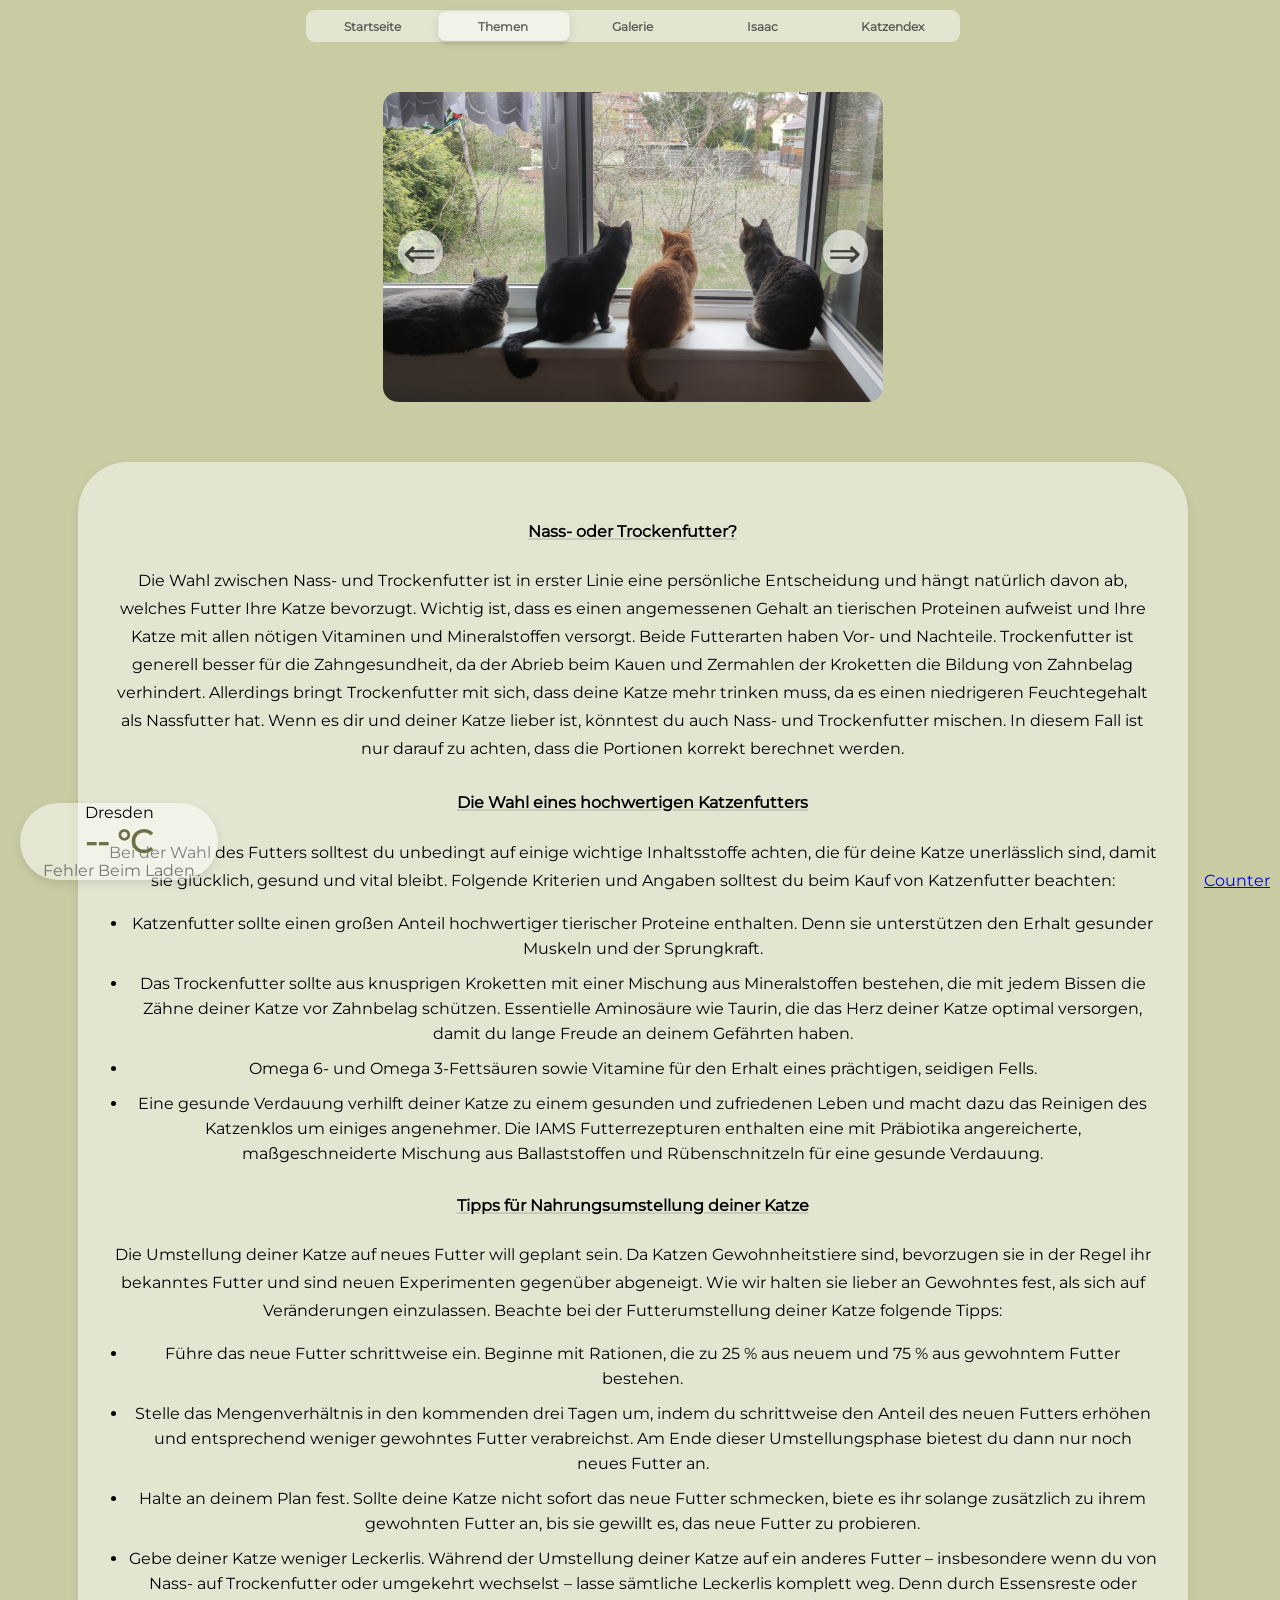
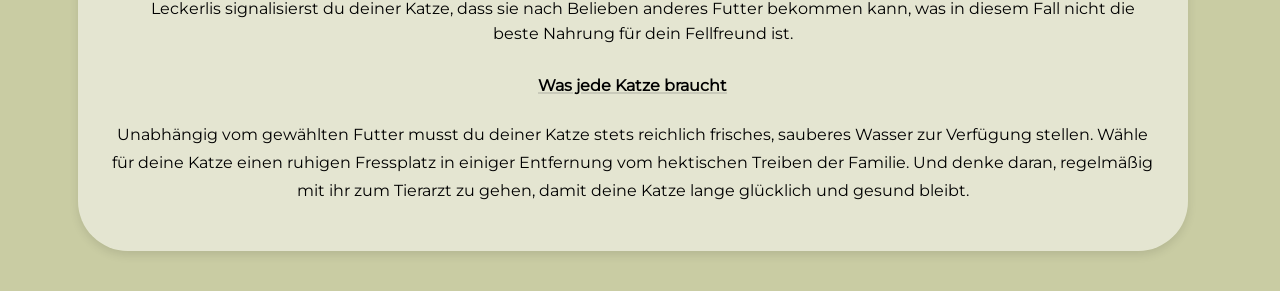
==== commit 2e584232: "Add cat directory and photo carousel" ====
--- a/html/futtermengen.html
+++ b/html/futtermengen.html
@@ -18,27 +18,133 @@
 
     <main>
 
-<div class="tab-container">
-
-  <input type="radio" name="tab" id="tab1" class="tab tab--1" />  
-  <label class="tab_label" for="tab1">Startseite</label>
+    <div class="tab-container">
+
+    <input type="radio" name="tab" id="tab1" class="tab tab--1" />  
+    <label class="tab_label" for="tab1">Startseite</label>
+        
+    <input type="radio" name="tab" id="tab2" class="tab tab--2" checked/>
+    <label class="tab_label" for="tab2">Themen</label>
+
+    <input type="radio" name="tab" id="tab3" class="tab tab--3" />
+    <label class="tab_label" for="tab3">Galerie</label>
     
-  <input type="radio" name="tab" id="tab2" class="tab tab--2" checked/>
-  <label class="tab_label" for="tab2">Themen</label>
-
-  <input type="radio" name="tab" id="tab3" class="tab tab--3" />
-  <label class="tab_label" for="tab3">Galerie</label>
-  
-  <input type="radio" name="tab" id="tab4" class="tab tab--4" />
-  <label class="tab_label" for="tab4">Isaac</label>
-
-  <div class="indicator"></div>
-</div>
-
-        <h6><marquee>Hier siehst du meine coole Katze.</marquee><h0>
-        <img id="img3" src="../stuff/my_cat_circle_3.png" alt="my cat, just my cat." style="width:20%" style=height:20%>
-        <img id="img2" src="../stuff/my_cat_circle_2.png" alt="my cat, just my cat." style="width:20%" style=height:20%>
-        <img id="img1" src="../stuff/my_cat_circle.png" alt="my cat, just my cat." style="width:20%" style=height:20%>
+    <input type="radio" name="tab" id="tab4" class="tab tab--4" />
+    <label class="tab_label" for="tab4">Isaac</label>
+
+    <input type="radio" name="tab" id="tab5" class="tab tab--5" />
+    <label class="tab_label" for="tab5">Katzendex</label>
+
+    <div class="indicator"></div>
+    </div>
+
+<section aria-label="Newest Photos">
+        <div class="carousel" data-carousel>
+            <button class="carousel-button prev" data-carousel-button="prev">&#8656;</button>
+            <button class="carousel-button next" data-carousel-button="next">&#8658;</button>
+            <div class="carousel-inner">
+                <ul data-slides>
+
+                    <li class="slide" data-active>
+                        <img src="../stuff/alexanders_cats.jpg" alt="Alexanders Cats">
+                    </li>
+                    <li class="slide">
+                        <img src="../stuff/janis_cat_1.png" alt="Janis Cat 1">
+                    </li>
+                    <li class="slide">
+                        <img src="../stuff/janis_cat_2.png" alt="Janis Cat 2">
+                    </li>
+                    <li class="slide">
+                        <img src="../stuff/janis_cat_3.png" alt="Janis Cat 3">
+                    </li>
+                    <li class="slide">
+                        <img src="../stuff/juliens_cat_1.jpg" alt="Juliens Cat 1">
+                    </li>
+                    <li class="slide">
+                        <img src="../stuff/juliens_cat_2.jpg" alt="Juliens Cat 2">
+                    </li>
+                    <li class="slide">
+                        <img src="../stuff/juliens_cat_3.jpg" alt="Juliens Cat 3">
+                    </li>
+                    <li class="slide">
+                        <img src="../stuff/juliens_cat_4.jpg" alt="Juliens Cat 4">
+                    </li>
+                    <li class="slide">
+                        <img src="../stuff/juliens_cat_5.jpg" alt="Juliens Cat 5">
+                    </li>
+                    <li class="slide">
+                        <img src="../stuff/juliens_cat_6.jpg" alt="Juliens Cat 6">
+                    </li>
+                    <li class="slide">
+                        <img src="../stuff/juliens_cat_7.jpg" alt="Juliens Cat 7">
+                    </li>
+                    <li class="slide">
+                        <img src="../stuff/juliens_cat_8.jpg" alt="Juliens Cat 8">
+                    </li>
+                    <li class="slide">
+                        <img src="../stuff/juliens_cat_9.jpeg" alt="Juliens Cat 9">
+                    </li>
+                    <li class="slide">
+                        <img src="../stuff/my_cat_1.jpeg" alt="My Cat 1">
+                    </li>
+                    <li class="slide">
+                        <img src="../stuff/my_cat_2.jpeg" alt="My Cat 2">
+                    </li>
+                    <li class="slide">
+                        <img src="../stuff/philipps_cat_1.jpeg" alt="Philipps Cat 1">
+                    </li>
+                    <li class="slide">
+                        <img src="../stuff/philipps_cat_2.jpeg" alt="Philipps Cat 2">
+                    </li>
+                    <li class="slide">
+                        <img src="../stuff/philipps_cat_3.jpeg" alt="Philipps Cat 3">
+                    </li>
+                    <li class="slide">
+                        <img src="../stuff/philipps_cat_4.jpeg" alt="Philipps Cat 4">
+                    </li>
+                    <li class="slide">
+                        <img src="../stuff/philipps_cat_5.jpeg" alt="Philipps Cat 5">
+                    </li>
+                    <li class="slide">
+                        <img src="../stuff/philipps_cat_6.jpeg" alt="Philipps Cat 6">
+                    </li>
+                    <li class="slide">
+                        <img src="../stuff/philipps_cats_1.jpeg" alt="Philipps Cats 1">
+                    </li>
+                    <li class="slide">
+                        <img src="../stuff/sebastians_cat_1.jpg" alt="Sebastians Cat 1">
+                    </li>
+                    <li class="slide">
+                        <img src="../stuff/sebastians_cat_2.jpg" alt="Sebastians Cat 2">
+                    </li>
+                    <li class="slide">
+                        <img src="../stuff/sebastians_cat_3.jpg" alt="Sebastians Cat 3">
+                    </li>
+                    <li class="slide">
+                        <img src="../stuff/sebastians_cat_4.jpg" alt="Sebastians Cat 4">
+                    </li>
+                    <li class="slide">
+                        <img src="../stuff/simeons_cat_3.jpeg" alt="Simeons Cat 3">
+                    </li>
+                    <li class="slide">
+                        <img src="../stuff/simeons_cat_4.jpeg" alt="Simeons Cat 4">
+                    </li>
+                    <li class="slide">
+                        <img src="../stuff/simeons_cat_5.jpeg" alt="Simeons Cat 5">
+                    </li>
+                    <li class="slide">
+                        <img src="../stuff/simeons_cat_6.jpeg" alt="Simeons Cat 6">
+                    </li>
+                    <li class="slide">
+                        <img src="../stuff/simeons_cat_8.jpeg" alt="Simeons Cat 8">
+                    </li>
+                    <li class="slide">
+                        <img src="../stuff/simeons_cat_9.jpeg" alt="Simeons Cat 9">
+                    </li>
+                </ul>
+            </div>
+        </div>
+    </section>
     </main>
 
     <div class="container">
--- a/css/style.css
+++ b/css/style.css
@@ -8,13 +8,13 @@
     scrollbar-gutter: stable;
 }
 body {
-    display: grid;
-    grid-template-columns:(1, 2fr, 1fr);
-    grid-template-rows: 10px 500px 1fr 100px;
+    display: flex;
+    flex-direction: column;
+    align-items: center; 
     text-align: center;
     font-family: "Montserrat", sans-serif;
     margin: 0;
-    padding: 0 15px;
+    padding: 0 25px;
     background-color: rgba(180, 184, 127, 0.712);
 }
 
@@ -28,7 +28,7 @@
     flex-direction: row;
     align-items: flex-start;
     width: fit-content;
-    margin: 0px auto;
+    margin: 10px auto;
     padding: 2px;
     background-color: rgba(255, 255, 255, 0.50);
     border-radius: 9px;
@@ -40,7 +40,7 @@
     height: 28px;
     background: rgba(255, 255, 255, 0.50);
     position: absolute;
-    top: 2px;
+    top: 1px;
     left: 2px;
     z-index: 9;
     border: 0.5px solid rgba(0, 0, 0, 0.04);
@@ -86,6 +86,9 @@
 }
 .tab--4:checked ~ .indicator {
     left: calc(130px * 3 + 2px);
+}
+.tab--5:checked ~ .indicator {
+    left: calc(130px * 4 + 2px);
 }
 
 h1 {
@@ -168,27 +171,18 @@
     transform: scale(1.11);
 }
 
-#img1, #img2, #img3 {
-    border-radius: 50%;
-    box-shadow: 0 15px 40px rgba(0,0,0,0.25)  
-    
-}
 #img4 {
     box-shadow: 0 15px 40px rgba(0,0,0,0.25);
     border-radius: 50px;
     display: block;
     margin: 0 auto;
+    padding: 4.5px;
     
 }
 figure {
     text-align-last: center;
 }
-figcaption {
-    text-decoration: underline;
-    margin-top: 10px;
-    font-size: 14px;
-    color: rgb(108, 110, 68);
-}
+
 .gallery {
     display: flex;
     justify-content: center;
@@ -315,3 +309,81 @@
     align-items: center;
     z-index: 99999;
 }
+.carousel {
+    position: relative;
+    width: 500px; 
+    height: 320px; 
+    margin: 50px auto 10px auto;
+    overflow: hidden; 
+}
+
+.carousel > ul {
+    margin: 0;
+    padding: 0;
+    list-style: none;
+    position: relative;
+    width: 100%;
+    height: 100%;
+}
+
+.slide {
+    position: absolute;
+    inset: 0;
+    opacity: 0;
+    transition: opacity 345ms ease-in-out;
+    display: flex;
+    justify-content: center;
+    align-items: center;
+    }
+
+.slide > img {
+    width: 100%;
+    height: 100%;
+    object-fit: cover; 
+    object-position: center;
+    border-radius: 15px; 
+}
+
+.slide[data-active] {
+    opacity: 1;
+    z-index: 1;
+}
+
+.carousel-button {
+    position: absolute;
+    z-index: 5;
+    background: rgba(255, 255, 255, 0.60); 
+    border: none;
+    font-size: 2.5rem; 
+    top: 50%;
+    transform: translateY(-50%);
+    color: rgba(0, 0, 0, 0.7);
+    cursor: pointer;
+    border-radius: 50%; 
+    width: 45px; 
+    height: 45px;
+    display: flex;
+    align-items: center;
+    justify-content: center;
+    transition: background 0.3s, color 0.3s, transform 0.2s; 
+}
+
+.carousel-button:hover,
+.carousel-button:focus {
+    color: white;
+    background-color: rgba(108, 110, 68, 0.9);
+    transform: translateY(-50%) scale(1.1); 
+}
+
+.carousel-button:focus {
+    outline: 2px solid rgba(108, 110, 68, 0.5); 
+    outline-offset: 2px;
+}
+
+.carousel-button.prev {
+    left: 15px; 
+}
+
+.carousel-button.next {
+    right: 15px; 
+}
